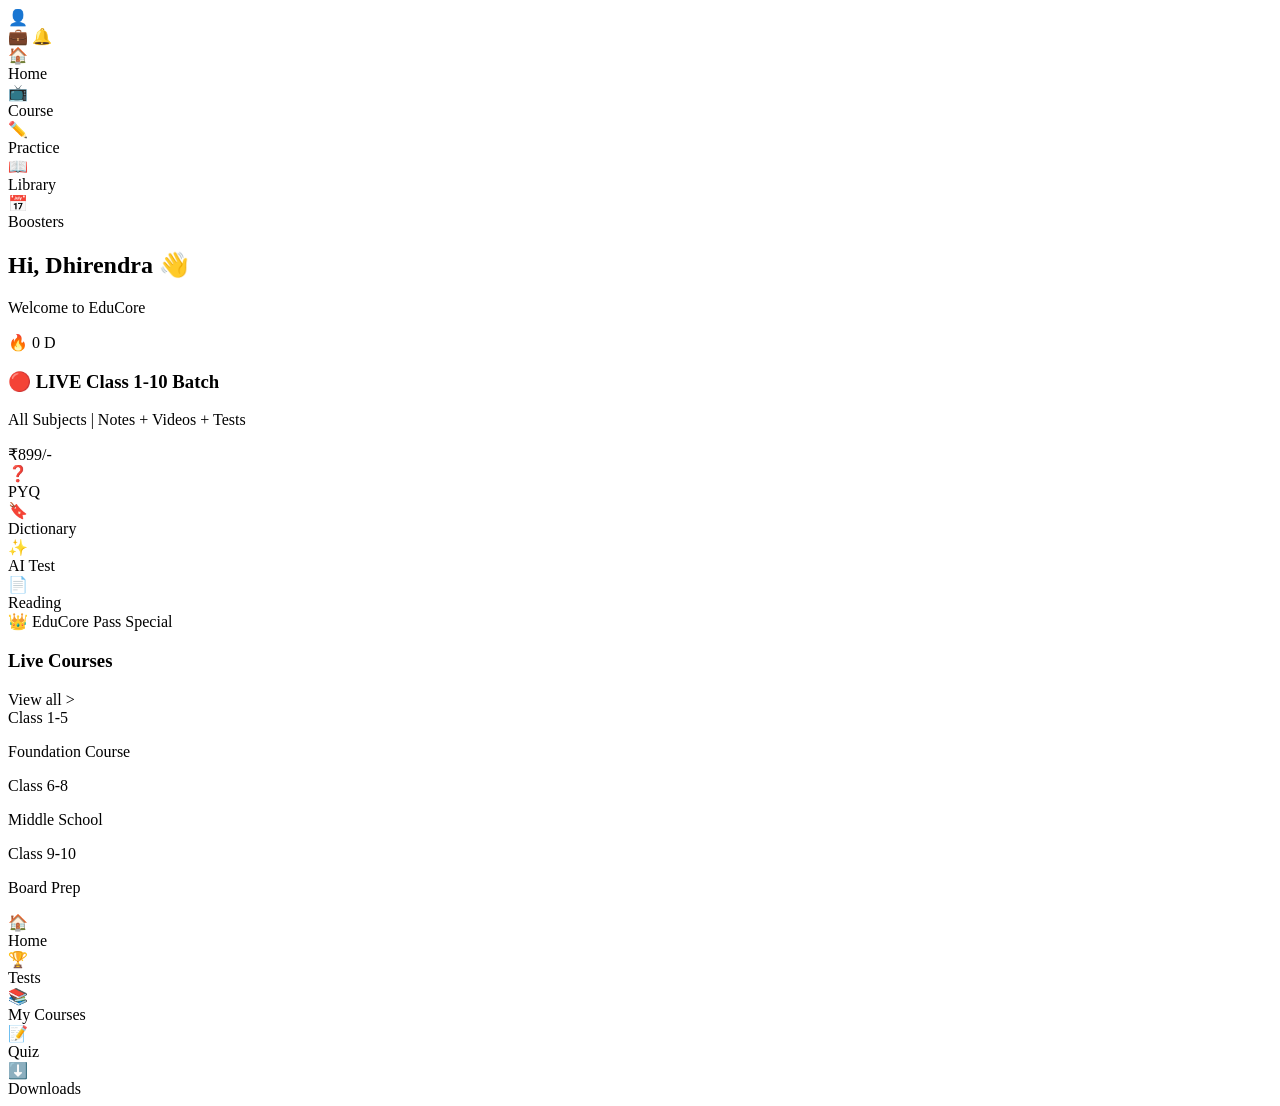
==== index.html @ 27d4b3dd "Create index.html" ====
<!DOCTYPE html>
<html lang="en">
<head>
<meta charset="UTF-8">
<meta name="viewport" content="width=device-width, initial-scale=1.0">
<title>EduCore</title>
<link rel="manifest" href="manifest.json">
<link rel="stylesheet" href="style.css">
</head>
<body>
<div class="app">
  <div class="header">
    <div class="profile-icon">👤</div>
    <div class="header-icons">
      <span>💼</span>
      <span class="bell">🔔</span>
    </div>
  </div>

  <div class="tabs">
    <div class="tab active">🏠<br>Home</div>
    <div class="tab">📺<br>Course</div>
    <div class="tab">✏️<br>Practice</div>
    <div class="tab">📖<br>Library</div>
    <div class="tab">📅<br>Boosters</div>
  </div>

  <div class="greeting">
    <div>
      <h2>Hi, Dhirendra 👋</h2>
      <p>Welcome to EduCore</p>
    </div>
    <div class="coin">🔥 0 D</div>
  </div>

  <div class="banner" id="banner">
    <h3>🔴 LIVE Class 1-10 Batch</h3>
    <p>All Subjects | Notes + Videos + Tests</p>
    <div class="price">₹899/-</div>
  </div>

  <div class="quick-actions">
    <div class="qa"><div class="qa-icon blue">❓</div>PYQ</div>
    <div class="qa"><div class="qa-icon orange">🔖</div>Dictionary</div>
    <div class="qa"><div class="qa-icon green">✨</div>AI Test</div>
    <div class="qa"><div class="qa-icon pink">📄</div>Reading</div>
  </div>

  <div class="pass-banner">
    👑 EduCore Pass <span>Special</span>
  </div>

  <div class="section-title">
    <h3>Live Courses</h3>
    <span>View all ></span>
  </div>

  <div class="course-list">
    <div class="course-card">
      <div class="course-thumb">Class 1-5</div>
      <p>Foundation Course</p>
    </div>
    <div class="course-card">
      <div class="course-thumb">Class 6-8</div>
      <p>Middle School</p>
    </div>
    <div class="course-card">
      <div class="course-thumb">Class 9-10</div>
      <p>Board Prep</p>
    </div>
  </div>

  <div class="bottom-nav">
    <div class="nav-item active">🏠<br>Home</div>
    <div class="nav-item">🏆<br>Tests</div>
    <div class="nav-item">📚<br>My Courses</div>
    <div class="nav-item">📝<br>Quiz</div>
    <div class="nav-item">⬇️<br>Downloads</div>
  </div>
</div>
<script src="script.js"></script>
</body>
                                  </html>
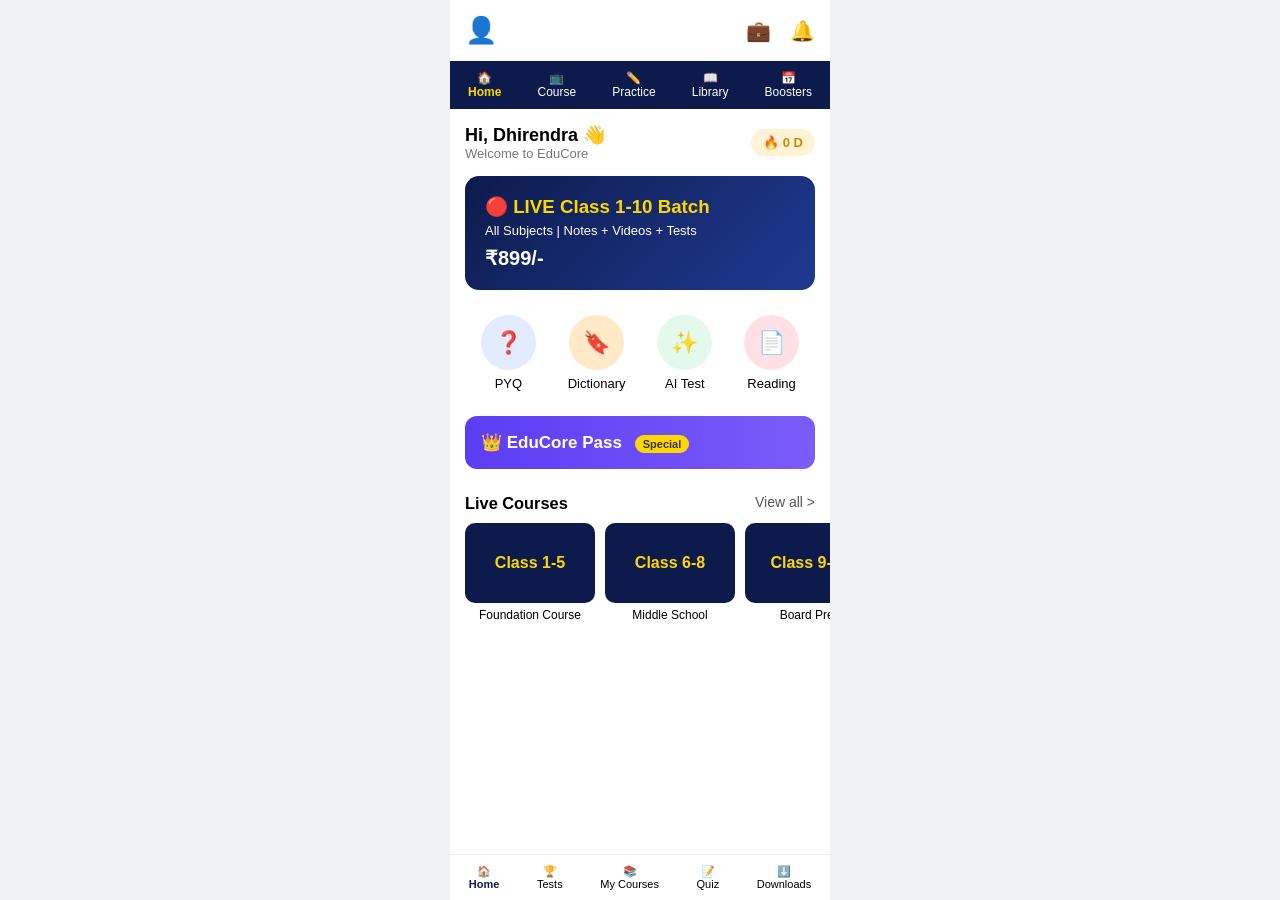
==== commit c9a4887f: "Update index.html" ====
--- a/index.html
+++ b/index.html
@@ -64,10 +64,12 @@
       <div class="course-thumb">Class 6-8</div>
       <p>Middle School</p>
     </div>
-    <div class="course-card">
-      <div class="course-thumb">Class 9-10</div>
-      <p>Board Prep</p>
-    </div>
+<a href="class9-10.html" style="text-decoration:none; color:inherit;">
+<div class="course-card">
+  <div class="course-thumb">Class 9-10</div>
+  <p>Board Prep</p>
+</div>
+</a>
   </div>
 
   <div class="bottom-nav">
--- a/style.css
+++ b/style.css
@@ -0,0 +1,84 @@
+* { margin:0; padding:0; box-sizing:border-box; font-family: sans-serif; }
+body { background:#f0f2f5; display:flex; justify-content:center; }
+
+.app {
+  width: 380px;
+  min-height: 100vh;
+  background: #fff;
+  padding-bottom: 70px;
+  position: relative;
+}
+
+.header {
+  display:flex; justify-content:space-between; align-items:center;
+  padding: 15px; background:#fff;
+}
+.profile-icon { font-size:26px; }
+.header-icons span { font-size:20px; margin-left:15px; }
+
+.tabs {
+  display:flex; justify-content:space-around;
+  background:#0d1b4c; padding:10px 0; color:#fff;
+  font-size:12px; text-align:center;
+}
+.tab.active { color:#ffd700; font-weight:bold; }
+
+.greeting {
+  display:flex; justify-content:space-between; align-items:center;
+  padding: 15px;
+}
+.greeting h2 { font-size:18px; }
+.greeting p { color:#777; font-size:13px; }
+.coin { background:#fff3d6; color:#c98a00; padding:6px 12px; border-radius:20px; font-size:13px; font-weight:bold; }
+
+.banner {
+  margin: 0 15px 15px; padding:20px; border-radius:14px;
+  background: linear-gradient(135deg,#0d1b4c,#1f3a93);
+  color:#ffd700;
+}
+.banner h3 { margin-bottom:5px; }
+.banner p { color:#fff; font-size:13px; margin-bottom:8px; }
+.price { font-size:20px; font-weight:bold; color:#fff; }
+
+.quick-actions {
+  display:flex; justify-content:space-around; padding: 10px 15px; text-align:center; font-size:13px;
+}
+.qa-icon {
+  width:55px; height:55px; border-radius:50%;
+  display:flex; align-items:center; justify-content:center;
+  font-size:22px; margin:0 auto 6px;
+}
+.blue{background:#e3ebff;} .orange{background:#ffe9c7;}
+.green{background:#e2f9ec;} .pink{background:#ffe1e5;}
+
+.pass-banner {
+  margin:15px; padding:16px; border-radius:12px;
+  background: linear-gradient(90deg,#5b3df5,#7b5cf9);
+  color:#fff; font-size:17px; font-weight:bold;
+}
+.pass-banner span {
+  background:#ffd700; color:#333; font-size:11px;
+  padding:3px 8px; border-radius:10px; margin-left:8px;
+}
+
+.section-title {
+  display:flex; justify-content:space-between; padding:10px 15px; font-size:14px; color:#555;
+}
+.section-title h3 { color:#000; }
+
+.course-list { display:flex; gap:10px; padding:0 15px; overflow-x:auto; }
+.course-card { min-width:130px; }
+.course-thumb {
+  height:80px; background:#0d1b4c; color:#ffd700;
+  border-radius:10px; display:flex; align-items:center; justify-content:center;
+  font-weight:bold; margin-bottom:5px;
+}
+.course-card p { font-size:12px; text-align:center; }
+
+.bottom-nav {
+  position:fixed; bottom:0; width:380px;
+  display:flex; justify-content:space-around;
+  background:#fff; border-top:1px solid #eee;
+  padding:10px 0; font-size:11px; text-align:center;
+}
+.nav-item.active { color:#0d1b4c; font-weight:bold; }
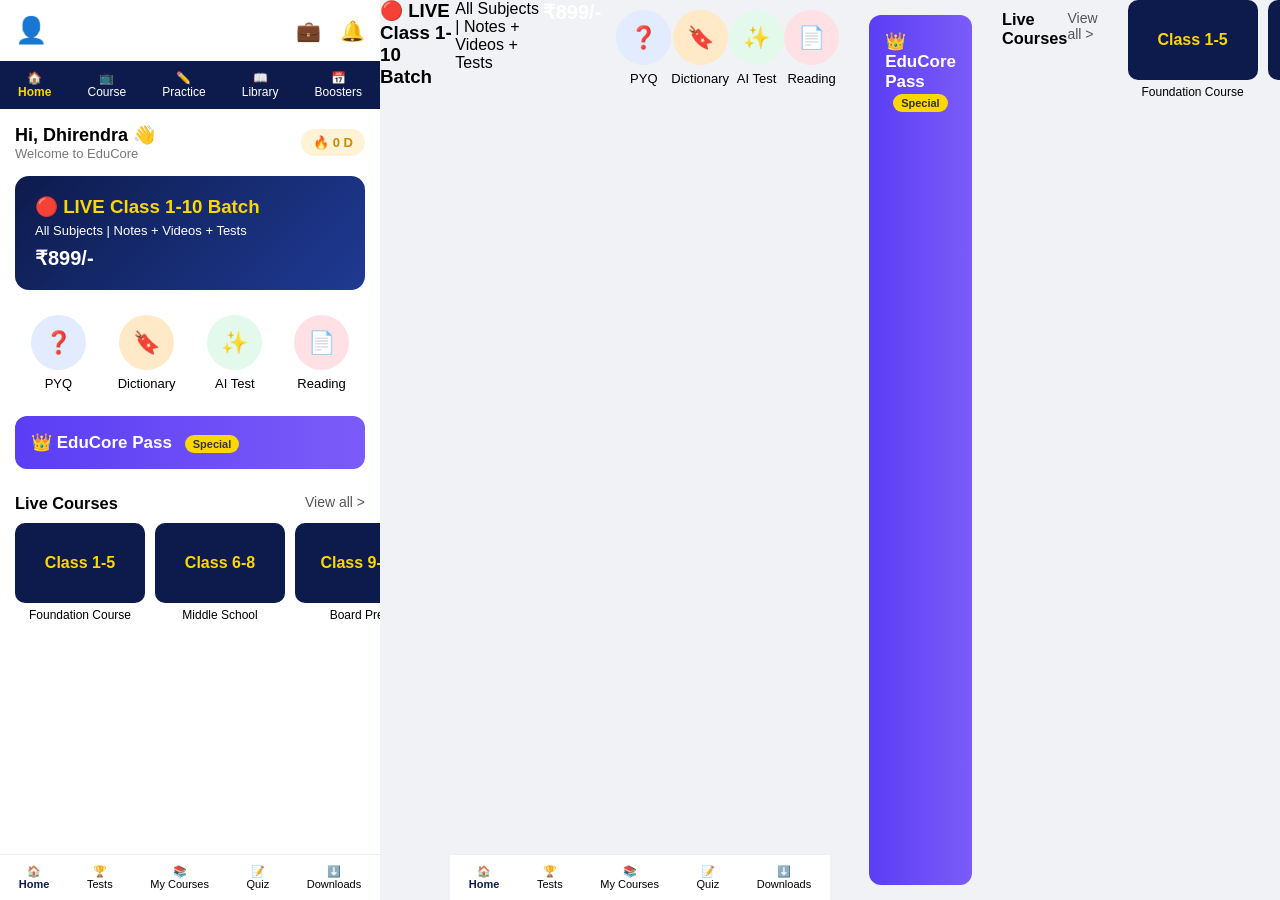
==== commit 1c583107: "Update index.html" ====
--- a/index.html
+++ b/index.html
@@ -56,6 +56,58 @@
   </div>
 
   <div class="course-list">
+    <a href="class1-5.html" style="text-decoration:none; color:inherit; display:block;">
+    <div class="course-card">
+      <div class="course-thumb">Class 1-5</div>
+      <p>Foundation Course</p>
+    </div>
+    </a>
+    <a href="class6-8.html" style="text-decoration:none; color:inherit; display:block;">
+    <div class="course-card">
+      <div class="course-thumb">Class 6-8</div>
+      <p>Middle School</p>
+    </div>
+    </a>
+    <a href="class9-10.html" style="text-decoration:none; color:inherit; display:block;">
+    <div class="course-card">
+      <div class="course-thumb">Class 9-10</div>
+      <p>Board Prep</p>
+    </div>
+    </a>
+  </div>
+
+  <div class="bottom-nav">
+    <div class="nav-item active">🏠<br>Home</div>
+    <div class="nav-item">🏆<br>Tests</div>
+    <div class="nav-item">📚<br>My Courses</div>
+    <div class="nav-item">📝<br>Quiz</div>
+    <div class="nav-item">⬇️<br>Downloads</div>
+  </div>
+</div>
+<script src="script.js"></script>
+</body>
+</html>    <h3>🔴 LIVE Class 1-10 Batch</h3>
+    <p>All Subjects | Notes + Videos + Tests</p>
+    <div class="price">₹899/-</div>
+  </div>
+
+  <div class="quick-actions">
+    <div class="qa"><div class="qa-icon blue">❓</div>PYQ</div>
+    <div class="qa"><div class="qa-icon orange">🔖</div>Dictionary</div>
+    <div class="qa"><div class="qa-icon green">✨</div>AI Test</div>
+    <div class="qa"><div class="qa-icon pink">📄</div>Reading</div>
+  </div>
+
+  <div class="pass-banner">
+    👑 EduCore Pass <span>Special</span>
+  </div>
+
+  <div class="section-title">
+    <h3>Live Courses</h3>
+    <span>View all ></span>
+  </div>
+
+  <div class="course-list">
     <div class="course-card">
       <div class="course-thumb">Class 1-5</div>
       <p>Foundation Course</p>
@@ -64,12 +116,12 @@
       <div class="course-thumb">Class 6-8</div>
       <p>Middle School</p>
     </div>
-<a href="class9-10.html" style="text-decoration:none; color:inherit;">
+<a href="class9-10.html" style="text-decoration:none; color:inherit; display:block;">
 <div class="course-card">
   <div class="course-thumb">Class 9-10</div>
   <p>Board Prep</p>
 </div>
-</a>
+  </a>
   </div>
 
   <div class="bottom-nav">
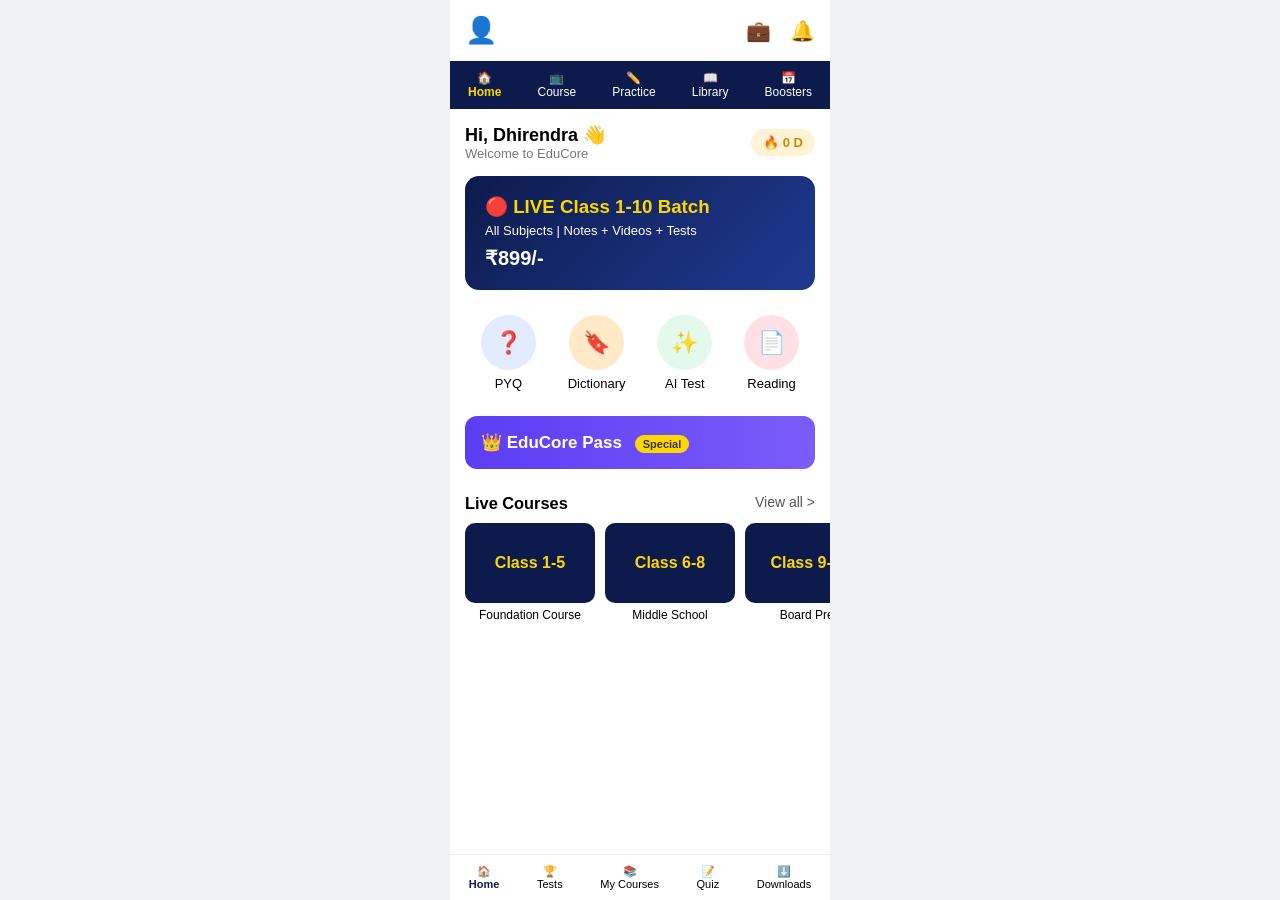
==== commit cc8b8604: "Update index.html" ====
--- a/index.html
+++ b/index.html
@@ -86,52 +86,4 @@
 </div>
 <script src="script.js"></script>
 </body>
-</html>    <h3>🔴 LIVE Class 1-10 Batch</h3>
-    <p>All Subjects | Notes + Videos + Tests</p>
-    <div class="price">₹899/-</div>
-  </div>
-
-  <div class="quick-actions">
-    <div class="qa"><div class="qa-icon blue">❓</div>PYQ</div>
-    <div class="qa"><div class="qa-icon orange">🔖</div>Dictionary</div>
-    <div class="qa"><div class="qa-icon green">✨</div>AI Test</div>
-    <div class="qa"><div class="qa-icon pink">📄</div>Reading</div>
-  </div>
-
-  <div class="pass-banner">
-    👑 EduCore Pass <span>Special</span>
-  </div>
-
-  <div class="section-title">
-    <h3>Live Courses</h3>
-    <span>View all ></span>
-  </div>
-
-  <div class="course-list">
-    <div class="course-card">
-      <div class="course-thumb">Class 1-5</div>
-      <p>Foundation Course</p>
-    </div>
-    <div class="course-card">
-      <div class="course-thumb">Class 6-8</div>
-      <p>Middle School</p>
-    </div>
-<a href="class9-10.html" style="text-decoration:none; color:inherit; display:block;">
-<div class="course-card">
-  <div class="course-thumb">Class 9-10</div>
-  <p>Board Prep</p>
-</div>
-  </a>
-  </div>
-
-  <div class="bottom-nav">
-    <div class="nav-item active">🏠<br>Home</div>
-    <div class="nav-item">🏆<br>Tests</div>
-    <div class="nav-item">📚<br>My Courses</div>
-    <div class="nav-item">📝<br>Quiz</div>
-    <div class="nav-item">⬇️<br>Downloads</div>
-  </div>
-</div>
-<script src="script.js"></script>
-</body>
-                                  </html>
+    </html>
